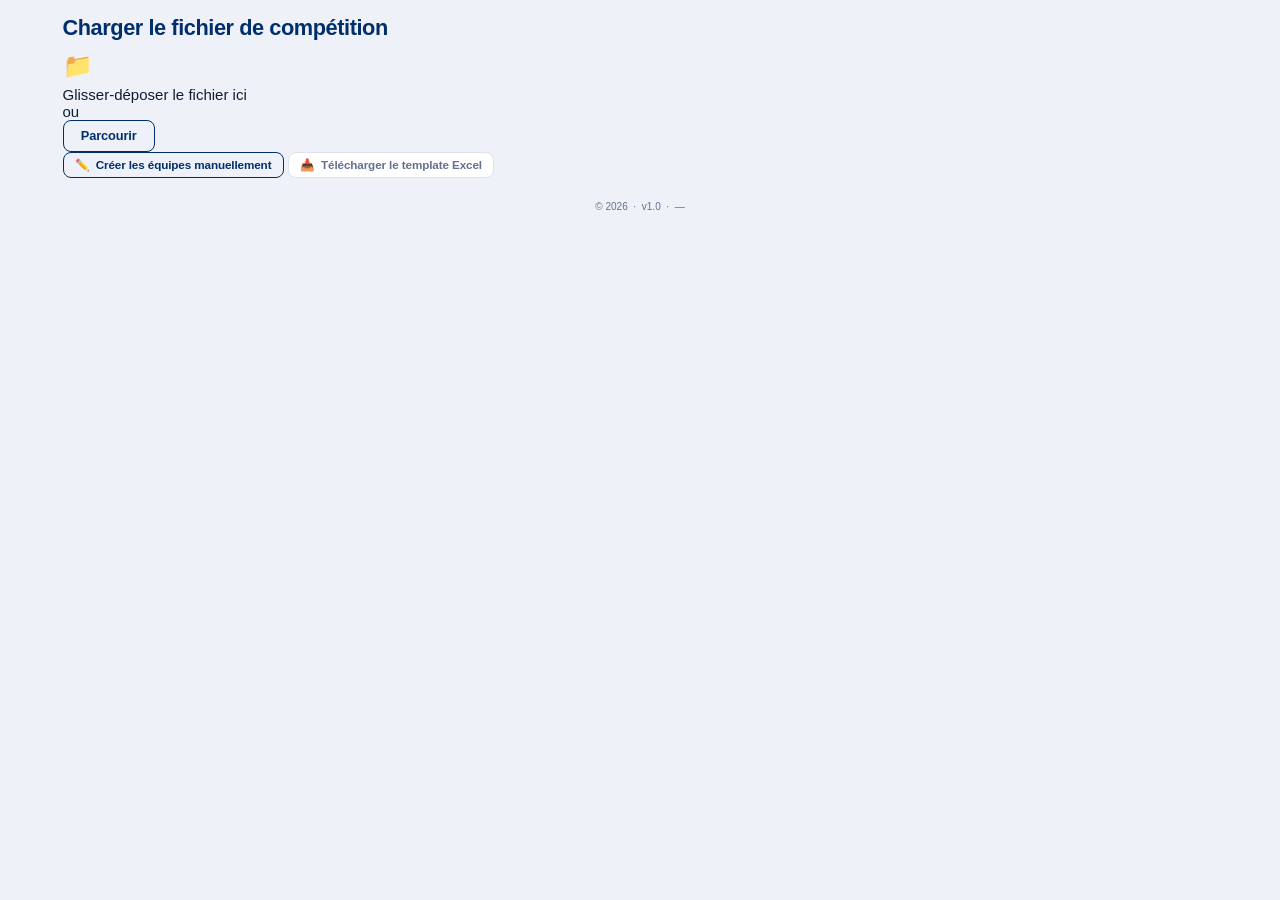
==== lineup.html @ 4a47ad33 "feat: Sprint 3 — lineup.html + PWA (manifest + service worker) - lineup.html: full match page, playe" ====
<!DOCTYPE html>
<html lang="fr">
<head>
  <meta charset="UTF-8">
  <meta name="viewport" content="width=device-width, initial-scale=1.0">
  <title>CPMT – Match</title>
  <link rel="icon" href="./img/logo_WH.png">
  <link rel="preconnect" href="https://fonts.googleapis.com">
  <link rel="preconnect" href="https://fonts.gstatic.com" crossorigin>
  <link href="https://fonts.googleapis.com/css2?family=Inter:wght@400;500;600;700;800&display=swap" rel="stylesheet">
  <link rel="stylesheet" href="./css/style.css">
  <style>
    .app-main { padding: .75rem 1.25rem; }
    @media (max-width: 768px) { .app-main { padding: .4rem .5rem; } }
  </style>
</head>
<body>
<header class="app-header" id="app-header"></header>

<div id="lineupToast" class="lineup-toast"></div>

<main class="app-main">

  <!-- Lineup header (desktop) -->
  <div class="lineup-header" id="lineupHeader">
    <h2 id="lineupTitle"></h2>
    <p id="lineupMeta"></p>
  </div>

  <!-- Mobile sticky stats bar -->
  <div class="mobile-stats-bar" id="mobileStatsBar">
    <div class="msb-matchinfo" id="msbMatchInfo"></div>
    <div class="msb-teams-row">
      <div class="msb-team" id="msbA">
        <div class="msb-name" id="msbNameA"></div>
        <div class="msb-chips">
          <span class="msb-chip" id="msbA-pts">
            <span class="msb-chip-val" id="msbValA-pts">0.0</span>
            <span class="msb-chip-label" id="msbLabelA-pts"></span>
          </span>
          <span class="msb-chip" id="msbA-women">
            <span class="msb-chip-val" id="msbValA-women">0</span>
            <span class="msb-chip-label" id="msbLabelA-women"></span>
          </span>
          <span class="msb-chip" id="msbA-valid">
            <span class="msb-chip-val" id="msbValA-valid">0</span>
            <span class="msb-chip-label" id="msbLabelA-valid"></span>
          </span>
        </div>
      </div>
      <div class="msb-divider"><span class="msb-vs">VS</span></div>
      <div class="msb-team msb-team-right" id="msbB">
        <div class="msb-name" id="msbNameB"></div>
        <div class="msb-chips">
          <span class="msb-chip" id="msbB-pts">
            <span class="msb-chip-val" id="msbValB-pts">0.0</span>
            <span class="msb-chip-label" id="msbLabelB-pts"></span>
          </span>
          <span class="msb-chip" id="msbB-women">
            <span class="msb-chip-val" id="msbValB-women">0</span>
            <span class="msb-chip-label" id="msbLabelB-women"></span>
          </span>
          <span class="msb-chip" id="msbB-valid">
            <span class="msb-chip-val" id="msbValB-valid">0</span>
            <span class="msb-chip-label" id="msbLabelB-valid"></span>
          </span>
        </div>
      </div>
    </div>
  </div>

  <div class="lineup-layout">

    <!-- Team A panel -->
    <div class="team-panel" id="panelA">
      <div class="team-panel-header" id="headerA">
        <div class="team-panel-name" id="panelNameA"></div>
        <div class="team-stats">
          <div class="stat-chip" id="statA-pts">
            <span class="stat-value" id="valA-pts">0.0</span>
            <span class="stat-label" id="lblA-pts"></span>
          </div>
          <div class="stat-chip" id="statA-women">
            <span class="stat-value" id="valA-women">0</span>
            <span class="stat-label" id="lblA-women"></span>
          </div>
          <div class="stat-chip" id="statA-valid">
            <span class="stat-value" id="valA-valid">0</span>
            <span class="stat-label" id="lblA-valid"></span>
          </div>
          <button class="btn-reset" onclick="clearTeam('A')">↺</button>
        </div>
      </div>
      <div class="player-list" id="listA"></div>
    </div>

    <!-- Court -->
    <div class="court-column">
      <button class="court-toggle-btn" id="courtToggleBtn" onclick="toggleCourt()">🏐 <span id="courtBtnLabel"></span></button>
      <div class="court-wrapper" id="courtWrapper">
        <svg class="court-svg" viewBox="0 0 320 520" xmlns="http://www.w3.org/2000/svg">
          <rect width="320" height="520" fill="#C8A96E"/>
          <rect x="10" y="10" width="300" height="500" fill="none" stroke="white" stroke-width="2.5"/>
          <line x1="10" y1="260" x2="310" y2="260" stroke="white" stroke-width="2"/>
          <circle cx="160" cy="260" r="40" fill="none" stroke="white" stroke-width="2"/>
          <circle cx="160" cy="260" r="3" fill="white"/>
          <rect x="138" y="5" width="44" height="9" rx="1" fill="rgba(255,255,255,0.3)" stroke="white" stroke-width="1.5"/>
          <rect x="138" y="506" width="44" height="9" rx="1" fill="rgba(255,255,255,0.3)" stroke="white" stroke-width="1.5"/>
          <path d="M 48,10 A 90,75 0 0,0 138,85 L 182,85 A 90,75 0 0,0 272,10" fill="rgba(255,255,255,0.08)" stroke="white" stroke-width="2"/>
          <path d="M 48,510 A 90,75 0 0,1 138,435 L 182,435 A 90,75 0 0,1 272,510" fill="rgba(255,255,255,0.08)" stroke="white" stroke-width="2"/>
          <path d="M 10,46 A 135,112 0 0,0 138,122 L 182,122 A 135,112 0 0,0 310,46" fill="none" stroke="rgba(255,255,255,0.65)" stroke-width="1.5" stroke-dasharray="7,5"/>
          <path d="M 10,474 A 135,112 0 0,1 138,398 L 182,398 A 135,112 0 0,1 310,474" fill="none" stroke="rgba(255,255,255,0.65)" stroke-width="1.5" stroke-dasharray="7,5"/>
          <line x1="153" y1="97" x2="167" y2="97" stroke="white" stroke-width="2.5"/>
          <line x1="153" y1="423" x2="167" y2="423" stroke="white" stroke-width="2.5"/>
        </svg>
        <div class="court-players">
          <div class="court-half" id="courtA"></div>
          <div class="court-half" id="courtB"></div>
        </div>
      </div>
    </div>

    <!-- Team B panel -->
    <div class="team-panel" id="panelB">
      <div class="team-panel-header" id="headerB">
        <div class="team-panel-name" id="panelNameB"></div>
        <div class="team-stats">
          <div class="stat-chip" id="statB-pts">
            <span class="stat-value" id="valB-pts">0.0</span>
            <span class="stat-label" id="lblB-pts"></span>
          </div>
          <div class="stat-chip" id="statB-women">
            <span class="stat-value" id="valB-women">0</span>
            <span class="stat-label" id="lblB-women"></span>
          </div>
          <div class="stat-chip" id="statB-valid">
            <span class="stat-value" id="valB-valid">0</span>
            <span class="stat-label" id="lblB-valid"></span>
          </div>
          <button class="btn-reset" onclick="clearTeam('B')">↺</button>
        </div>
      </div>
      <div class="player-list" id="listB"></div>
    </div>

  </div>
</main>

<script type="module">
import { loadTranslations, t } from './js/i18n.js';
import { renderNav }           from './js/nav.js';
import { getState, requireSetup } from './js/state.js';
import { jerseyIconSvg, isLight } from './js/utils.js';

await loadTranslations();
if (!requireSetup()) throw new Error('redirect');
renderNav(4);

// ── Load state ────────────────────────────────────────────────────────────────
const COMP  = getState('competition_setup');
const MATCH = getState('match_setup');
const TEAMS = getState('teams') || [];

const JCA = MATCH.team_a.jersey_color;
const TCA = MATCH.team_a.text_color;
const JCB = MATCH.team_b.jersey_color;
const TCB = MATCH.team_b.text_color;

const teamA = TEAMS.find(t => t.name === MATCH.team_a.name) || { name: MATCH.team_a.name, players: [] };
const teamB = TEAMS.find(t => t.name === MATCH.team_b.name) || { name: MATCH.team_b.name, players: [] };

const TEAM_A_PLAYERS = teamA.players;
const TEAM_B_PLAYERS = teamB.players;
const MAX = COMP.players_on_court;

const onCourt = { A: new Set(), B: new Set() };

// ── Exceeded state (for beep transitions) ─────────────────────────────────────
const exceededState = {
  A: { pts: false, women: false, valid: false },
  B: { pts: false, women: false, valid: false }
};

// ── Beep ──────────────────────────────────────────────────────────────────────
let _audioCtx = null;
function beep(freq = 880) {
  try {
    if (!_audioCtx) _audioCtx = new (window.AudioContext || window.webkitAudioContext)();
    const now = _audioCtx.currentTime;
    [0, 0.25].forEach(offset => {
      const osc = _audioCtx.createOscillator();
      const gain = _audioCtx.createGain();
      osc.connect(gain); gain.connect(_audioCtx.destination);
      osc.type = 'square'; osc.frequency.value = freq;
      gain.gain.setValueAtTime(0, now + offset);
      gain.gain.linearRampToValueAtTime(0.8, now + offset + 0.01);
      gain.gain.exponentialRampToValueAtTime(0.001, now + offset + 0.2);
      osc.start(now + offset); osc.stop(now + offset + 0.22);
    });
  } catch(e) {}
}

// ── Init header & meta ────────────────────────────────────────────────────────
const lightA = isLight(JCA);
const lightB = isLight(JCB);
const compName = COMP.competition_name || getState('competition_name') || '';

document.getElementById('lineupTitle').innerHTML =
  `<span style="color:${lightA ? '#1A2437' : JCA}">${MATCH.team_a.name}</span>
   <span class="vs-badge">VS</span>
   <span style="color:${lightB ? '#1A2437' : JCB}">${MATCH.team_b.name}</span>`;

document.getElementById('lineupMeta').innerHTML =
  `${compName ? `🏆 ${compName} &nbsp;·&nbsp; ` : ''}${COMP.match_type} &nbsp;·&nbsp;
   ${t('lineup_point_limit')}: <strong>${COMP.max_points}</strong> pts
   &nbsp;·&nbsp; ${t('lineup_women_min')}: <strong>${COMP.min_women}</strong>
   &nbsp;·&nbsp; ${t('lineup_valid_max')}: <strong>${COMP.max_valid}</strong>`;

// Mobile stats bar
const msbA = document.getElementById('msbA');
const msbB = document.getElementById('msbB');
msbA.style.borderLeft = `4px solid ${JCA}`;
msbB.style.borderRight = `4px solid ${JCB}`;
document.getElementById('msbNameA').textContent = MATCH.team_a.name;
document.getElementById('msbNameA').style.color = lightA ? 'var(--blue)' : JCA;
document.getElementById('msbNameB').textContent = MATCH.team_b.name;
document.getElementById('msbNameB').style.color = lightB ? 'var(--blue)' : JCB;
document.getElementById('msbMatchInfo').innerHTML =
  `${compName ? `🏆 ${compName} &nbsp;·&nbsp; ` : ''}${COMP.match_type} &nbsp;·&nbsp;
   ${COMP.max_points} pts &nbsp;·&nbsp; ♀ ≥${COMP.min_women} &nbsp;·&nbsp; val ≤${COMP.max_valid}`;

['A','B'].forEach(side => {
  const comp = COMP;
  document.getElementById(`msbLabelA-pts`).textContent   = `/ ${comp.max_points}pts`;
  document.getElementById(`msbLabelA-women`).textContent = `♀ ≥${comp.min_women}`;
  document.getElementById(`msbLabelA-valid`).textContent = `val ≤${comp.max_valid}`;
  document.getElementById(`msbLabelB-pts`).textContent   = `/ ${comp.max_points}pts`;
  document.getElementById(`msbLabelB-women`).textContent = `♀ ≥${comp.min_women}`;
  document.getElementById(`msbLabelB-valid`).textContent = `val ≤${comp.max_valid}`;
});

// Team panel headers
const hdrA = document.getElementById('headerA');
hdrA.style.background = JCA; hdrA.style.color = TCA;
if (lightA) hdrA.classList.add('header-light');
document.getElementById('panelNameA').textContent = MATCH.team_a.name;

const hdrB = document.getElementById('headerB');
hdrB.style.background = JCB; hdrB.style.color = TCB;
if (lightB) hdrB.classList.add('header-light');
document.getElementById('panelNameB').textContent = MATCH.team_b.name;

// Stat chip labels
const femBadge = `<span style="background:#FFB3C6;color:#C2185B;border-radius:2px;padding:0 2px;font-size:.58rem;font-weight:800;">♀</span>`;
document.getElementById('lblA-pts').innerHTML   = `${t('lineup_stat_pts')} / ${COMP.max_points}`;
document.getElementById('lblA-women').innerHTML = `${femBadge} ${t('lineup_stat_min')} ${COMP.min_women}`;
document.getElementById('lblA-valid').innerHTML = `${t('lineup_stat_val_max')} ${COMP.max_valid}`;
document.getElementById('lblB-pts').innerHTML   = `${t('lineup_stat_pts')} / ${COMP.max_points}`;
document.getElementById('lblB-women').innerHTML = `${femBadge} ${t('lineup_stat_min')} ${COMP.min_women}`;
document.getElementById('lblB-valid').innerHTML = `${t('lineup_stat_val_max')} ${COMP.max_valid}`;
document.getElementById('courtBtnLabel').textContent = t('lineup_show_court');

// ── Render player lists ───────────────────────────────────────────────────────
function renderPlayers(team, players, jc, tc) {
  const list = document.getElementById(`list${team}`);
  list.innerHTML = '';
  players.forEach((p, i) => {
    const row = document.createElement('div');
    row.className = 'player-row';
    row.id = `row${team}-${i}`;
    row.dataset.team = team; row.dataset.idx = i;
    row.dataset.class = p.player_class; row.dataset.gender = p.gender;
    row.onclick = () => togglePlayer(team, i);
    row.innerHTML = `
      <div class="player-jersey-sm" id="jersey${team}-${i}"></div>
      <div class="player-name-sm">${p.surname}, ${p.first_name}</div>
      <div class="player-class-sm">
        ${p.gender === 'female' ? '<span class="female-badge">♀</span>' : ''}${p.player_class}
      </div>`;
    list.appendChild(row);
    document.getElementById(`jersey${team}-${i}`).innerHTML = jerseyIconSvg(p.shirt_number, jc, tc, 28, p.gender === 'female');
  });
}

renderPlayers('A', TEAM_A_PLAYERS, JCA, TCA);
renderPlayers('B', TEAM_B_PLAYERS, JCB, TCB);

// ── Toggle player ─────────────────────────────────────────────────────────────
window.togglePlayer = function(team, idx) {
  const set = onCourt[team];
  if (set.has(idx)) { set.delete(idx); }
  else {
    if (set.size >= MAX) { showToast(t('lineup_max_players_msg', { n: MAX })); return; }
    set.add(idx);
  }
  updateUI(team);
};

// ── Update UI ─────────────────────────────────────────────────────────────────
function updateUI(team) {
  const set     = onCourt[team];
  const players = team === 'A' ? TEAM_A_PLAYERS : TEAM_B_PLAYERS;
  const jc      = team === 'A' ? JCA : JCB;
  const tc      = team === 'A' ? TCA : TCB;

  // Row styles
  players.forEach((p, i) => {
    document.getElementById(`row${team}-${i}`).classList.toggle('on-court', set.has(i));
  });

  // Compute stats
  let ptsInt = 0, women = 0, valid = 0;
  set.forEach(i => {
    const p = players[i];
    ptsInt += Math.round(p.player_class * 10);
    if (p.gender === 'female') women++;
    if (p.player_class === 5.0) valid++;
  });
  const pts = ptsInt / 10;

  const ptsExc   = pts   > COMP.max_points;
  const womenExc = women < COMP.min_women && set.size === MAX;
  const validExc = valid > COMP.max_valid;

  // Beep on new violations
  if (ptsExc   && !exceededState[team].pts)   beep(880);
  if (womenExc && !exceededState[team].women) beep(660);
  if (validExc && !exceededState[team].valid) beep(550);
  exceededState[team].pts   = ptsExc;
  exceededState[team].women = womenExc;
  exceededState[team].valid = validExc;

  setStatChip(`stat${team}-pts`,   `val${team}-pts`,   pts.toFixed(1), ptsExc);
  setStatChip(`stat${team}-women`, `val${team}-women`, women,          womenExc);
  setStatChip(`stat${team}-valid`, `val${team}-valid`, valid,          validExc);

  // Court
  const courtEl = document.getElementById(`court${team}`);
  courtEl.innerHTML = '';
  set.forEach(i => {
    const p = players[i];
    const div = document.createElement('div');
    div.className = 'court-player';
    div.onclick = () => togglePlayer(team, i);
    div.innerHTML = jerseyIconSvg(p.shirt_number, jc, tc, 52, p.gender === 'female') +
      `<div class="court-player-name">${p.surname}</div>`;
    courtEl.appendChild(div);
  });

  hideToast();
}

function setStatChip(chipId, valId, value, exceeded) {
  const chip = document.getElementById(chipId);
  const val  = document.getElementById(valId);
  if (val) val.textContent = value;
  if (chip) chip.classList.toggle('exceeded', exceeded);
  // Mirror to mobile stats bar
  const side = chipId.includes('A') ? 'A' : 'B';
  const stat = chipId.replace(`stat${side}-`, '');
  const msbChip = document.getElementById(`msb${side}-${stat}`);
  const msbVal  = document.getElementById(`msbVal${side}-${stat}`);
  if (msbChip) msbChip.classList.toggle('exceeded', exceeded);
  if (msbVal)  msbVal.textContent = value;
}

// ── Clear team ────────────────────────────────────────────────────────────────
window.clearTeam = function(team) { onCourt[team].clear(); updateUI(team); };

// ── Court toggle ──────────────────────────────────────────────────────────────
let courtVisible = false;
window.toggleCourt = function() {
  courtVisible = !courtVisible;
  document.getElementById('courtWrapper').classList.toggle('court-visible', courtVisible);
  const btn = document.getElementById('courtToggleBtn');
  btn.classList.toggle('open', courtVisible);
  document.getElementById('courtBtnLabel').textContent = courtVisible
    ? t('lineup_hide_court') : t('lineup_show_court');
};

// ── Toast ─────────────────────────────────────────────────────────────────────
let _toastTimer;
function showToast(msg) {
  const toast = document.getElementById('lineupToast');
  toast.textContent = msg; toast.classList.add('visible');
  clearTimeout(_toastTimer);
  _toastTimer = setTimeout(() => toast.classList.remove('visible'), 3000);
}
function hideToast() { document.getElementById('lineupToast').classList.remove('visible'); }

// ── Sticky header height ──────────────────────────────────────────────────────
(function() {
  const hdr = document.querySelector('.app-header');
  if (!hdr) return;
  const update = () => document.documentElement.style.setProperty('--app-header-h', hdr.offsetHeight + 'px');
  update();
  window.addEventListener('resize', update);
})();

updateUI('A');
updateUI('B');
</script>
</body>
</html>
---- css/style.css ----
/* ── Variables ──────────────────────────────────────────────────────────── */
:root {
  --blue:        #002F6C;
  --blue-mid:    #1A4D9C;
  --blue-light:  #EBF0FA;
  --blue-xlight: #F4F7FD;
  --red:         #E30613;
  --red-light:   #FDECEA;
  --white:       #FFFFFF;
  --bg:          #EEF2F8;
  --card:        #FFFFFF;
  --border:      #DDE3EE;
  --border-light:#EEF1F8;
  --text:        #0F1C33;
  --text-muted:  #637090;
  --success:     #0E7A3A;
  --success-bg:  #E6F5ED;
  --warning:     #C05E00;
  --warning-bg:  #FEF0DC;
  --danger:      #C8202F;
  --danger-bg:   #FDECEE;
  --shadow-xs:   0 1px 3px rgba(0,20,60,.07);
  --shadow:      0 2px 8px rgba(0,20,60,.09), 0 1px 2px rgba(0,20,60,.05);
  --shadow-md:   0 4px 18px rgba(0,20,60,.12), 0 1px 3px rgba(0,20,60,.06);
  --shadow-lg:   0 8px 32px rgba(0,20,60,.14), 0 2px 6px rgba(0,20,60,.07);
  --radius:      12px;
  --radius-sm:   8px;
  --radius-xs:   5px;
  --transition:  .16s ease;
}

/* ── Reset & Base ───────────────────────────────────────────────────────── */
*, *::before, *::after { box-sizing: border-box; margin: 0; padding: 0; }

html { font-size: 15px; }

body {
  font-family: 'Inter', -apple-system, BlinkMacSystemFont, 'Segoe UI', sans-serif;
  background: var(--bg);
  color: var(--text);
  min-height: 100vh;
  -webkit-font-smoothing: antialiased;
}

a { color: inherit; text-decoration: none; }
button { cursor: pointer; font-family: inherit; }
input, select { font-family: inherit; }

/* ── Header ─────────────────────────────────────────────────────────────── */
.app-header {
  background: var(--blue);
  color: var(--white);
  position: sticky;
  top: 0;
  z-index: 100;
  box-shadow: 0 2px 16px rgba(0,0,0,.28);
}

.header-inner {
  max-width: 1200px;
  margin: 0 auto;
  padding: 0 1.5rem;
  height: 60px;
  display: flex;
  align-items: center;
  gap: 2rem;
}

.header-brand {
  display: flex;
  align-items: center;
  gap: .85rem;
  flex-shrink: 0;
}

.header-logo {
  height: 52px;
  width: auto;
  filter: brightness(0) invert(1);
  opacity: .92;
  margin-left: -8px;
}

/* Fallback monogram when no logo */
.header-logo-fallback {
  width: 38px;
  height: 38px;
  background: rgba(255,255,255,.15);
  border: 1.5px solid rgba(255,255,255,.25);
  border-radius: 8px;
  display: flex;
  align-items: center;
  justify-content: center;
  font-size: .72rem;
  font-weight: 800;
  letter-spacing: .05em;
  color: rgba(255,255,255,.9);
  flex-shrink: 0;
}

.header-divider {
  width: 1px;
  height: 28px;
  background: rgba(255,255,255,.18);
  flex-shrink: 0;
}

.header-title {
  display: flex;
  flex-direction: column;
  line-height: 1.25;
}

.header-org {
  font-size: .65rem;
  font-weight: 700;
  letter-spacing: .14em;
  text-transform: uppercase;
  color: rgba(255,255,255,.55);
}

.header-app {
  font-size: .92rem;
  font-weight: 600;
  color: rgba(255,255,255,.95);
  letter-spacing: -.01em;
}

/* ── Lang toggle ────────────────────────────────────────────────────────── */
.lang-toggle {
  display: flex;
  gap: 2px;
  background: rgba(255,255,255,.1);
  border-radius: 6px;
  padding: 2px;
  flex-shrink: 0;
}

.lang-btn {
  display: flex;
  flex-direction: column;
  align-items: center;
  gap: 1px;
  padding: .18rem .5rem;
  border-radius: 4px;
  font-size: .68rem;
  font-weight: 700;
  letter-spacing: .06em;
  color: rgba(255,255,255,.55);
  transition: var(--transition);
  line-height: 1.2;
}
.lang-flag { width: 18px; height: 12px; border-radius: 2px; display: block; }

.lang-btn:hover { color: var(--white); }
.lang-btn.active {
  background: rgba(255,255,255,.2);
  color: var(--white);
}

.tutorial-btn {
  display: flex;
  align-items: center;
  gap: 4px;
  padding: .22rem .7rem;
  border-radius: 6px;
  font-size: .72rem;
  font-weight: 700;
  color: rgba(255,255,255,.7);
  background: rgba(255,255,255,.1);
  border: 1px solid rgba(255,255,255,.18);
  transition: var(--transition);
  white-space: nowrap;
  flex-shrink: 0;
  text-decoration: none;
}
.tutorial-btn:hover {
  color: var(--white);
  background: rgba(255,255,255,.2);
}

/* ── Step Nav ───────────────────────────────────────────────────────────── */
.header-steps {
  display: flex;
  align-items: center;
  gap: .2rem;
  margin-left: auto;
  background: rgba(255,255,255,.18);
  border-radius: 30px;
  padding: .2rem .3rem;
}

.step {
  display: flex;
  align-items: center;
  gap: .4rem;
  padding: .32rem .65rem;
  border-radius: 20px;
  font-size: .78rem;
  font-weight: 500;
  color: rgba(255,255,255,.65);
  transition: var(--transition);
  letter-spacing: .01em;
}

.step.active {
  background: rgba(255,255,255,.40);
  color: var(--white);
}

.step:not(.disabled):not(.active):hover {
  color: var(--white);
  background: rgba(255,255,255,.08);
}

.step.disabled { pointer-events: none; opacity: .3; }

.step-num {
  width: 20px;
  height: 20px;
  border-radius: 50%;
  background: rgba(255,255,255,.18);
  display: flex;
  align-items: center;
  justify-content: center;
  font-size: .7rem;
  font-weight: 700;
  flex-shrink: 0;
}

.step.active .step-num {
  background: var(--red);
  box-shadow: 0 0 0 3px rgba(227,6,19,.3);
}

.step-arrow { color: rgba(255,255,255,.25); font-size: .75rem; padding: 0 .05rem; }

/* ── Main ───────────────────────────────────────────────────────────────── */
.app-main {
  max-width: 1200px;
  margin: 0 auto;
  padding: 1rem 1.5rem;
}

/* ── Page header ────────────────────────────────────────────────────────── */
.page-header {
  margin-bottom: .75rem;
}

.page-header h1 {
  font-size: 1.45rem;
  font-weight: 700;
  color: var(--blue);
  letter-spacing: -.02em;
}

.page-header p {
  color: var(--text-muted);
  margin-top: .3rem;
  font-size: .88rem;
}

.competition-badge {
  display: inline-flex;
  align-items: center;
  gap: .4rem;
  background: var(--blue-xlight);
  color: var(--blue);
  font-size: .78rem;
  font-weight: 600;
  padding: .28rem .75rem;
  border-radius: 20px;
  margin-top: .5rem;
  border: 1px solid var(--blue-light);
}

/* ── Card ───────────────────────────────────────────────────────────────── */
.card {
  background: var(--card);
  border-radius: var(--radius);
  box-shadow: var(--shadow);
  border: 1px solid rgba(0,20,60,.06);
}

.card-header {
  padding: .6rem 1rem;
  border-bottom: 1px solid var(--border-light);
  display: flex;
  align-items: center;
  gap: .6rem;
}

.card-header h2 {
  font-size: .95rem;
  font-weight: 700;
  color: var(--blue);
  letter-spacing: -.01em;
}

.card-body { padding: .85rem 1rem; }

/* ── Buttons ────────────────────────────────────────────────────────────── */
.btn {
  display: inline-flex;
  align-items: center;
  gap: .4rem;
  padding: .52rem 1.15rem;
  border-radius: var(--radius-sm);
  font-size: .855rem;
  font-weight: 600;
  border: none;
  transition: var(--transition);
  white-space: nowrap;
  letter-spacing: -.01em;
}

.btn-primary {
  background: var(--blue);
  color: var(--white);
  box-shadow: 0 1px 3px rgba(0,47,108,.25);
}
.btn-primary:hover {
  background: var(--blue-mid);
  box-shadow: 0 3px 10px rgba(0,47,108,.3);
  transform: translateY(-1px);
}
.btn-primary:active { transform: translateY(0); }


.btn-danger {
  background: var(--danger);
  color: var(--white);
}
.btn-danger:hover { background: #a81824; transform: translateY(-1px); }

.btn-outline {
  background: transparent;
  color: var(--blue);
  border: 1.5px solid var(--blue);
}
.btn-outline:hover { background: var(--blue-light); }

.btn-ghost {
  background: var(--white);
  color: var(--text-muted);
  border: 1.5px solid var(--border);
}
.btn-ghost:hover {
  background: var(--blue-xlight);
  color: var(--blue);
  border-color: var(--blue-light);
}

.btn-sm { padding: .32rem .75rem; font-size: .78rem; }
.btn-xs { padding: .2rem .55rem; font-size: .72rem; }
.btn-lg { padding: .72rem 1.65rem; font-size: .98rem; }

.btn:disabled { opacity: .42; cursor: not-allowed; transform: none !important; }

/* ── Form elements ──────────────────────────────────────────────────────── */
.form-group {
  display: flex;
  flex-direction: column;
  gap: .35rem;
}

.form-label {
  font-size: .75rem;
  font-weight: 600;
  color: var(--text-muted);
  text-transform: uppercase;
  letter-spacing: .07em;
}

.form-control {
  padding: .52rem .85rem;
  border: 1.5px solid var(--border);
  border-radius: var(--radius-sm);
  font-size: .88rem;
  color: var(--text);
  background: var(--white);
  transition: border-color var(--transition), box-shadow var(--transition);
  width: 100%;
}

.form-control:focus {
  outline: none;
  border-color: var(--blue-mid);
  box-shadow: 0 0 0 3px rgba(26,77,156,.1);
}

.form-control.error { border-color: var(--danger); }
.error-msg { font-size: .77rem; color: var(--danger); }

/* ── Alert ──────────────────────────────────────────────────────────────── */
.alert {
  padding: .75rem 1rem;
  border-radius: var(--radius-sm);
  font-size: .855rem;
  display: flex;
  align-items: center;
  gap: .6rem;
  font-weight: 500;
}

.alert-success { background: var(--success-bg); color: var(--success); }
.alert-danger   { background: var(--danger-bg);  color: var(--danger); }
.alert-warning  { background: var(--warning-bg); color: var(--warning); }
.alert-info     { background: var(--blue-xlight); color: var(--blue);
                  border: 1px solid var(--blue-light); }

/* ── Upload zone ────────────────────────────────────────────────────────── */
.upload-zone {
  border: 2px dashed var(--border);
  border-radius: var(--radius);
  padding: .5rem 2rem;
  text-align: center;
  cursor: pointer;
  transition: var(--transition);
  background: var(--white);
}

.upload-zone:hover, .upload-zone.drag-over {
  border-color: var(--blue-mid);
  background: var(--blue-xlight);
}

.upload-icon {
  font-size: 1.6rem;
  margin-bottom: .35rem;
  color: var(--blue-mid);
}

.upload-zone h3 {
  font-size: .92rem;
  font-weight: 600;
  color: var(--text);
  margin-bottom: .2rem;
  letter-spacing: -.01em;
}

.upload-zone p {
  font-size: .8rem;
  color: var(--text-muted);
  margin-bottom: .3rem;
}

.upload-result {
  margin-top: 1.5rem;
  display: none;
}

/* ── Team accordion ─────────────────────────────────────────────────────── */
.team-list { display: flex; flex-direction: column; gap: .5rem; }

.team-item {
  border: 1px solid var(--border);
  border-radius: var(--radius-sm);
  overflow: hidden;
  box-shadow: var(--shadow-xs);
}

.team-header {
  display: flex;
  align-items: center;
  gap: .75rem;
  padding: .8rem 1rem;
  background: var(--white);
  cursor: pointer;
  user-select: none;
  transition: background var(--transition);
}

.team-header:hover { background: var(--blue-xlight); }

.team-name { font-weight: 600; font-size: .92rem; flex: 1; letter-spacing: -.01em; }

.team-count {
  font-size: .75rem;
  color: var(--text-muted);
  background: var(--bg);
  padding: .18rem .6rem;
  border-radius: 12px;
  font-weight: 500;
}

.team-chevron {
  color: var(--text-muted);
  font-size: .82rem;
  transition: transform var(--transition);
}

.team-item.open .team-chevron { transform: rotate(180deg); }

.team-body {
  display: none;
  border-top: 1px solid var(--border-light);
  background: var(--bg);
}

.team-item.open .team-body { display: block; }

/* ── Players table ──────────────────────────────────────────────────────── */
.players-table {
  width: 100%;
  border-collapse: collapse;
  font-size: .855rem;
}

.players-table th {
  padding: .55rem 1rem;
  text-align: left;
  font-size: .72rem;
  font-weight: 700;
  color: var(--text-muted);
  text-transform: uppercase;
  letter-spacing: .08em;
  background: var(--bg);
  border-bottom: 1px solid var(--border);
}

.players-table td {
  padding: .5rem 1rem;
  border-bottom: 1px solid var(--border-light);
  vertical-align: middle;
}

.players-table tr:last-child td { border-bottom: none; }
.players-table tr:hover td { background: var(--blue-xlight); }

.shirt-badge {
  display: inline-flex;
  align-items: center;
  justify-content: center;
  width: 30px;
  height: 30px;
  border-radius: var(--radius-xs);
  background: var(--blue);
  color: var(--white);
  font-weight: 700;
  font-size: .82rem;
}

.class-badge {
  display: inline-flex;
  align-items: center;
  justify-content: center;
  padding: .18rem .52rem;
  border-radius: 12px;
  font-weight: 700;
  font-size: .8rem;
  background: var(--blue-light);
  color: var(--blue);
}

.gender-icon { font-size: .88rem; }

.edit-input {
  width: 68px;
  padding: .24rem .42rem;
  border: 1.5px solid var(--border);
  border-radius: var(--radius-xs);
  font-size: .83rem;
  text-align: center;
  font-family: inherit;
}

.edit-input:focus {
  outline: none;
  border-color: var(--blue-mid);
  box-shadow: 0 0 0 2px rgba(26,77,156,.1);
}

.edit-input.error { border-color: var(--danger); background: var(--danger-bg); }

.edit-select {
  padding: .24rem .42rem;
  border: 1.5px solid var(--border);
  border-radius: var(--radius-xs);
  font-size: .83rem;
  background: var(--white);
  font-family: inherit;
}

.edit-select:focus { outline: none; border-color: var(--blue-mid); }

/* ── Setup page ─────────────────────────────────────────────────────────── */

/* Compact form fields scoped to setup */
.setup-grid .form-control {
  padding: .36rem .72rem;
  font-size: .84rem;
}
.setup-grid .form-group { gap: .22rem; }
.setup-grid {
  display: grid;
  grid-template-columns: 1fr 1fr;
  gap: 1.5rem;
}

@media (max-width: 768px) {
  .setup-grid { grid-template-columns: 1fr; }
}

.params-grid {
  display: grid;
  grid-template-columns: repeat(3, 1fr);
  gap: .5rem;
  margin-top: .6rem;
}

.param-card {
  background: var(--blue-xlight);
  border: 1.5px solid var(--blue-light);
  border-radius: var(--radius-sm);
  padding: .5rem .5rem;
  text-align: center;
}

.param-card label {
  display: block;
  font-size: .68rem;
  font-weight: 700;
  color: var(--text-muted);
  text-transform: uppercase;
  letter-spacing: .07em;
  margin-bottom: .5rem;
}

.param-card input {
  width: 100%;
  text-align: center;
  padding: .4rem;
  border: 1.5px solid var(--border);
  border-radius: var(--radius-xs);
  font-size: 1.1rem;
  font-weight: 700;
  color: var(--blue);
  font-family: inherit;
  background: var(--white);
}

.param-card input:focus {
  outline: none;
  border-color: var(--blue-mid);
  box-shadow: 0 0 0 3px rgba(26,77,156,.1);
}

.match-type-btns {
  display: flex;
  gap: .6rem;
  margin-top: .4rem;
}

.type-btn {
  flex: 1;
  padding: .45rem .6rem;
  border-radius: var(--radius-sm);
  border: 2px solid var(--border);
  background: var(--white);
  font-weight: 700;
  font-size: .88rem;
  color: var(--text-muted);
  transition: var(--transition);
  text-align: center;
  font-family: inherit;
}

.type-btn.active {
  border-color: var(--blue);
  background: var(--blue-xlight);
  color: var(--blue);
  box-shadow: 0 0 0 3px rgba(0,47,108,.08);
}

.type-btn:hover:not(.active) {
  border-color: var(--blue-mid);
  color: var(--blue-mid);
  background: var(--blue-xlight);
}

.team-setup-card {
  background: var(--bg);
  border: 1.5px solid var(--border);
  border-radius: var(--radius-sm);
  padding: .4rem .6rem;
  margin-top: .3rem;
}

/* Color picker row: swatches + presets on left, jersey preview on right */
.color-row {
  display: flex;
  align-items: center;
  gap: .75rem;
  margin-top: .2rem;
}
.color-left { flex: 1; min-width: 0; }

.color-pickers { display: flex; gap: .55rem; margin-bottom: .3rem; }
.color-field { display: flex; flex-direction: column; align-items: center; gap: .12rem; }
.color-field-label {
  font-size: .63rem;
  text-transform: uppercase;
  letter-spacing: .05em;
  color: var(--text-muted);
  font-weight: 600;
}

/* Clickable swatch that triggers hidden color input */
.color-swatch-trigger {
  position: relative;
  display: block;
  cursor: pointer;
}
.color-swatch-trigger input[type=color] {
  position: absolute;
  top: 0; left: 0;
  width: 100%; height: 100%;
  opacity: 0;
  cursor: pointer;
  border: none; padding: 0;
}
.color-swatch {
  display: block;
  width: 40px;
  height: 40px;
  border-radius: 10px;
  border: 2px solid rgba(0,0,0,0.10);
  transition: transform .12s, box-shadow .12s;
}
.color-swatch:hover { transform: scale(1.07); box-shadow: 0 3px 10px rgba(0,0,0,0.22); }
.color-jersey-preview { flex-shrink: 0; }

.color-presets {
  display: flex;
  flex-wrap: wrap;
  gap: .22rem;
  margin-top: 0;
}

.color-preset {
  width: 22px;
  height: 22px;
  border-radius: 50%;
  border: 2px solid transparent;
  cursor: pointer;
  transition: transform var(--transition), box-shadow var(--transition);
}

.color-preset:hover { transform: scale(1.18); box-shadow: 0 2px 6px rgba(0,0,0,.22); }
.color-preset.selected { border-color: var(--text); box-shadow: 0 0 0 2px white inset; }

/* ── Lineup page ────────────────────────────────────────────────────────── */
.lineup-layout {
  display: grid;
  grid-template-columns: 1fr 320px 1fr;
  gap: 1rem;
  align-items: start;
  height: calc(100vh - 130px);
}

@media (max-width: 900px) {
  .lineup-layout { grid-template-columns: 1fr 240px 1fr; }
}

.team-panel {
  display: flex;
  flex-direction: column;
  gap: .5rem;
  height: 100%;
  overflow: hidden;
}

.team-panel-header {
  border-radius: var(--radius-sm) var(--radius-sm) 0 0;
  padding: .45rem .75rem;
  color: var(--white);
}

.team-panel-header h3 {
  font-size: .82rem;
  font-weight: 700;
  letter-spacing: -.01em;
  margin-bottom: .15rem;
  color: inherit;
}

.team-panel-name {
  font-size: .78rem;
  font-weight: 800;
  letter-spacing: .03em;
  text-transform: uppercase;
  opacity: .85;
  margin-bottom: .2rem;
  color: inherit;
}

.header-light {
  border: 1.5px solid var(--border);
  box-shadow: inset 0 0 0 1px rgba(0,0,0,0.08);
}
.header-light .stat-chip { background: rgba(0,0,0,0.07); }
.header-light .stat-value,
.header-light .stat-label { color: inherit; opacity: 1; }
.header-light .btn-reset {
  background: rgba(0,0,0,0.08);
  border-color: rgba(0,0,0,0.2);
  color: inherit;
}

.btn-reset {
  background: rgba(255,255,255,.18);
  border: 1px solid rgba(255,255,255,.3);
  color: white;
  border-radius: var(--radius-xs);
  width: 28px;
  height: 28px;
  font-size: 1.1rem;
  display: flex;
  align-items: center;
  justify-content: center;
  cursor: pointer;
  transition: background var(--transition);
  flex-shrink: 0;
  margin-left: auto;
}
.btn-reset:hover { background: rgba(255,255,255,.32); }

.team-stats {
  display: flex;
  gap: .4rem;
}

.stat-chip {
  display: flex;
  flex-direction: column;
  align-items: center;
  background: rgba(255,255,255,.16);
  border-radius: var(--radius-xs);
  padding: .15rem .4rem;
  min-width: 44px;
  transition: background var(--transition);
}

.stat-chip.exceeded {
  background: #FFFFFF;
  color: var(--red);
  box-shadow: 0 0 0 2px var(--red);
}

.stat-chip.exceeded .stat-value,
.stat-chip.exceeded .stat-label { color: var(--red); opacity: 1; }

.stat-value {
  font-size: .88rem;
  font-weight: 800;
  line-height: 1;
  letter-spacing: -.02em;
}

.stat-label {
  font-size: .6rem;
  font-weight: 600;
  opacity: .75;
  text-transform: uppercase;
  letter-spacing: .05em;
  margin-top: 1px;
}

.player-list {
  display: flex;
  flex-direction: column;
  gap: .08rem;
  flex: 1;
  overflow-y: auto;
  scrollbar-width: thin;
  scrollbar-color: var(--border) transparent;
}
.player-list::-webkit-scrollbar { width: 5px; }
.player-list::-webkit-scrollbar-track { background: transparent; }
.player-list::-webkit-scrollbar-thumb { background: var(--border); border-radius: 3px; }

.player-row {
  display: flex;
  align-items: center;
  gap: .4rem;
  padding: .1rem .5rem;
  background: var(--white);
  border: 1.5px solid var(--border-light);
  border-radius: var(--radius-xs);
  cursor: pointer;
  transition: var(--transition);
  user-select: none;
}

.player-row:hover {
  border-color: var(--blue-mid);
  background: var(--blue-xlight);
}

.player-row.on-court {
  background: var(--red-light);
  border-color: var(--red);
  opacity: .5;
}

.player-row.disabled { opacity: .35; cursor: not-allowed; pointer-events: none; }

.player-jersey-sm { flex-shrink: 0; }

.player-info { flex: 1; min-width: 0; }

.player-name-sm {
  flex: 1;
  font-size: .75rem;
  font-weight: 500;
  white-space: nowrap;
  overflow: hidden;
  text-overflow: ellipsis;
  color: var(--text-muted);
}

.player-class-sm {
  font-size: .82rem;
  font-weight: 800;
  color: var(--text);
  display: flex;
  align-items: center;
  gap: .2rem;
  flex-shrink: 0;
  letter-spacing: -.01em;
}

.female-badge {
  display: inline-flex;
  align-items: center;
  justify-content: center;
  width: 17px;
  height: 17px;
  background: #FFB3C6;
  color: #C2185B;
  border-radius: 3px;
  font-size: .72rem;
  font-weight: 800;
  flex-shrink: 0;
}

/* ── Court ──────────────────────────────────────────────────────────────── */
.court-wrapper {
  position: relative;
  background: var(--card);
  border-radius: var(--radius);
  box-shadow: var(--shadow-md);
  overflow: hidden;
  border: 1px solid rgba(0,20,60,.06);
}

.court-svg { width: 100%; display: block; }

.court-players {
  position: absolute;
  inset: 0;
  display: flex;
  flex-direction: column;
}

.court-half {
  flex: 1;
  display: flex;
  flex-wrap: wrap;
  align-content: center;
  justify-content: center;
  gap: .4rem;
  padding: .5rem;
}

.court-player {
  display: flex;
  flex-direction: column;
  align-items: center;
  cursor: pointer;
  transition: transform var(--transition);
  filter: drop-shadow(0 2px 4px rgba(0,0,0,.25));
}

.court-player:hover { transform: scale(1.1); }

.court-player-name {
  font-size: .58rem;
  font-weight: 600;
  color: var(--white);
  max-width: 58px;
  text-align: center;
  overflow: hidden;
  text-overflow: ellipsis;
  white-space: nowrap;
  margin-top: 2px;
  text-shadow: 0 1px 3px rgba(0,0,0,.5);
}

/* ── Lineup footer bar ──────────────────────────────────────────────────── */
.lineup-toolbar {
  display: flex;
  flex-wrap: wrap;
  gap: .35rem;
  align-items: center;
  justify-content: center;
  padding: .35rem .6rem;
  background: var(--white);
  border: 1px solid rgba(0,20,60,.06);
  border-radius: var(--radius-sm);
  box-shadow: var(--shadow-xs);
}

.lineup-info-bar {
  padding: .45rem 1rem;
  background: var(--danger-bg);
  color: var(--danger);
  font-size: .82rem;
  font-weight: 600;
  border-radius: var(--radius-xs);
  display: none;
  border: 1px solid rgba(200,32,47,.2);
}

.lineup-info-bar.visible { display: block; }

/* ── Utility ────────────────────────────────────────────────────────────── */
.d-flex { display: flex; }
.align-center { align-items: center; }
.gap-1 { gap: .5rem; }
.gap-2 { gap: 1rem; }
.mt-1 { margin-top: .5rem; }
.mt-2 { margin-top: 1rem; }
.mt-3 { margin-top: 1.5rem; }
.mb-1 { margin-bottom: .5rem; }
.mb-2 { margin-bottom: 1rem; }
.ml-auto { margin-left: auto; }
.text-muted { color: var(--text-muted); font-size: .875rem; }
.text-center { text-align: center; }
.w-100 { width: 100%; }

.divider {
  height: 1px;
  background: var(--border-light);
  margin: 1.1rem 0;
}

/* ── Spinner ────────────────────────────────────────────────────────────── */
.spinner {
  width: 18px;
  height: 18px;
  border: 2.5px solid rgba(255,255,255,.3);
  border-top-color: var(--white);
  border-radius: 50%;
  animation: spin .7s linear infinite;
  display: inline-block;
}

@keyframes spin { to { transform: rotate(360deg); } }

/* ── Summary page ───────────────────────────────────────────────────────────── */
/* Short labels hidden on desktop */
.lbl-short { display: none; }

.summary-toolbar {
  display: flex;
  align-items: center;
  gap: .6rem;
  flex-wrap: wrap;
  margin-bottom: 1rem;
}

.add-team-form {
  display: none;
  align-items: center;
  gap: .4rem;
}
.add-team-form.visible { display: flex; }
.add-team-input { width: 200px; }

.team-header-actions {
  display: flex;
  align-items: center;
  gap: .5rem;
  margin-left: auto;
}

.btn-icon {
  width: 26px;
  height: 26px;
  border: 1.5px solid transparent;
  background: transparent;
  border-radius: 50%;
  cursor: pointer;
  display: flex;
  align-items: center;
  justify-content: center;
  font-size: 1.05rem;
  color: var(--danger);
  transition: var(--transition);
  flex-shrink: 0;
}
.btn-icon:hover { background: var(--danger-bg); border-color: var(--danger); }
.btn-icon-add:hover { background: var(--blue-light); color: var(--blue); }

.players-table td { vertical-align: middle; }
.players-table .col-actions { width: 36px; text-align: center; }
.players-table .col-shirt   { width: 70px; }
.players-table .col-status  { width: 70px; }

.add-player-row { background: var(--blue-xlight); }
.add-player-row td { padding: .4rem .5rem; }
.add-player-row input,
.add-player-row select {
  width: 100%;
  padding: .28rem .4rem;
  border: 1.5px solid var(--blue-light);
  border-radius: var(--radius-xs);
  font-size: .8rem;
  font-family: inherit;
  background: var(--white);
}
.add-player-row input:focus,
.add-player-row select:focus { outline: none; border-color: var(--blue-mid); }
.add-player-actions { display: flex; gap: .3rem; }

.status-badge {
  display: inline-block;
  padding: .1rem .4rem;
  border-radius: 4px;
  font-size: .7rem;
  font-weight: 700;
  background: var(--bg);
  color: var(--text-muted);
  white-space: nowrap;
}

/* ── Lineup page ────────────────────────────────────────────────────────────── */
.lineup-header {
  text-align: center;
  margin-bottom: .6rem;
}
/* Team vs Team title hidden everywhere — names visible in panel headers */
.lineup-header h2 { display: none; }
.lineup-header p  { font-size: .85rem; color: var(--text-muted); }

.vs-badge {
  display: inline-block;
  padding: .15rem .6rem;
  background: var(--bg);
  border-radius: 12px;
  font-size: .75rem;
  font-weight: 700;
  color: var(--text-muted);
  margin: 0 .4rem;
}

.court-column {
  display: flex;
  flex-direction: column;
  gap: .4rem;
}

.lineup-toolbar { margin: 0; }

.lineup-toast {
  position: fixed;
  top: 70px;
  left: 50%;
  transform: translateX(-50%) translateY(-8px);
  background: var(--danger-bg);
  color: var(--danger);
  border: 1.5px solid var(--danger);
  padding: .4rem 1.2rem;
  border-radius: 20px;
  font-size: .82rem;
  font-weight: 700;
  box-shadow: 0 4px 16px rgba(200,32,47,.2);
  opacity: 0;
  pointer-events: none;
  transition: opacity .2s ease, transform .2s ease;
  z-index: 999;
  white-space: nowrap;
}
.lineup-toast.visible {
  opacity: 1;
  transform: translateX(-50%) translateY(0);
}

/* ══════════════════════════════════════════════════════════
   RESPONSIVE — Tablet / Mobile (≤ 768px)
   ══════════════════════════════════════════════════════════ */

/* ── Header: medium screens (landscape phones, small laptops) ── */
@media (max-width: 960px) {
  .header-inner { gap: .8rem; padding: 0 1rem; }
  .header-org   { display: none; }       /* hide "HANDBALL FAUTEUIL" subtitle */
  .header-app   { font-size: .82rem; }
  /* Step labels: only active step shows its label */
  .step-label             { display: none; }
  .step.active .step-label { display: inline; font-size: .68rem; }
}

/* ── Header ─────────────────────────────────────────────── */
@media (max-width: 768px) {
  .header-inner {
    height: auto;
    min-height: 48px;
    padding: .4rem .85rem;
    flex-wrap: wrap;
    gap: .3rem;
  }
  .header-brand   { flex: 1; min-width: 0; }
  .header-logo    { height: 36px; }
  .header-org     { display: none; }
  .header-divider { display: none; }
  .tutorial-btn   { display: none; }
  .header-app     { font-size: .76rem; }
  .lang-toggle    { order: 1; }

  .header-steps {
    order: 2;
    width: 100%;
    margin-left: 0;
    justify-content: stretch;
    padding: .1rem .2rem;
    border-radius: 20px;
  }
  .step {
    flex: 1;
    justify-content: center;
    padding: .22rem .2rem;
    font-size: .68rem;
    gap: .2rem;
  }
  .step-label { display: none; }
  .step.active .step-label {
    display: inline;
    font-size: .67rem;
  }
  .step-arrow { display: none; }

  /* ── Main ── */
  .app-main { padding: .6rem .7rem; }
  .page-header h1 { font-size: 1.05rem; }
  .page-header p  { font-size: .82rem; }

  /* ── Cards ── */
  .card { border-radius: var(--radius-sm); }
}

/* ── Index page ─────────────────────────────────────────── */
@media (max-width: 768px) {
  .upload-zone { padding: 1.2rem 1rem; }
  .upload-zone h3 { font-size: .85rem; }
  /* Stack action buttons vertically */
  .index-action-btns {
    flex-direction: column !important;
    align-items: stretch !important;
  }
  .index-action-btns .btn { justify-content: center; }
}

/* ── Summary page ───────────────────────────────────────── */

/* Desktop: name cell uses flex */
.col-name { display: flex; gap: .3rem; }
.col-name .name-surname  { width: 130px; text-transform: uppercase; }
.col-name .name-firstname { width: 130px; }

@media (max-width: 768px) {
  /* Toolbar: 3 buttons on one row */
  .summary-toolbar {
    flex-direction: row;
    align-items: center;
    gap: .4rem;
    flex-wrap: nowrap;
  }
  .summary-toolbar-right {
    margin-left: auto !important;
    gap: .4rem;
    flex-wrap: nowrap;
    flex-shrink: 0;
  }
  /* Desktop: hide short labels */
  .lbl-short { display: none; }

  /* Mobile: show short label, hide full label */
  .lbl-full  { display: none; }
  .lbl-short { display: inline; }

  /* ── Card layout: each player row becomes a 2-line card ── */
  .table-scroll { overflow: visible; }  /* No scroll needed with card layout */

  /* ── Break out of table formatting context completely ── */
  .players-table          { display: block !important; width: 100%; }
  .players-table thead    { display: none !important; }
  .players-table tbody    { display: flex !important; flex-direction: column; gap: .35rem; padding: .4rem .5rem; }

  /* Force every tr to be a CSS Grid card.
     !important overrides browser's UA display:table-row so the grid is honoured. */
  .players-table tbody tr {
    display: grid !important;
    grid-template-columns: 40px minmax(0,1fr) 66px 28px;
    grid-template-rows: auto auto;
    align-items: center;
    column-gap: .5rem;
    row-gap: .2rem;
    padding: .4rem .5rem;
    background: var(--white);
    border-radius: var(--radius-xs);
    border: 1px solid var(--border);
  }

  /* Force every td to display:block first — removes display:table-cell
     that some mobile browsers keep even inside a grid container.
     Specific tds then override to flex / none where needed. */
  .players-table tbody td {
    display: block !important;
    border: none !important;
    padding: 0 !important;
    min-width: 0;
  }

  .players-table td.col-shirt {
    grid-column: 1 !important; grid-row: 1 / 3 !important;
    display: flex !important; align-items: center; justify-content: flex-start;
  }
  .players-table td.col-shirt input {
    width: 36px; text-align: center;
    -webkit-appearance: textfield; appearance: textfield;
  }

  .players-table td.col-name {
    grid-column: 2 !important; grid-row: 1 !important;
    display: flex !important; gap: .25rem; min-width: 0;
  }
  .players-table td.col-name .name-surname,
  .players-table td.col-name .name-firstname {
    flex: 1; min-width: 0;
    font-size: .76rem; padding: .2rem .3rem;
    overflow: hidden; text-overflow: ellipsis;
  }

  .players-table td.col-dob    { display: none !important; }

  .players-table td.col-gender { grid-column: 2 !important; grid-row: 2 !important; }
  .players-table td.col-class  { grid-column: 3 !important; grid-row: 1 !important; }
  .players-table td.col-status { grid-column: 3 !important; grid-row: 2 !important; }

  .players-table td.col-actions {
    grid-column: 4 !important; grid-row: 1 / 3 !important;
    display: flex !important; align-items: center; justify-content: center;
  }

  /* Compact selects and inputs inside cards */
  .players-table .edit-select { font-size: .73rem; padding: .17rem .22rem; width: 100%; max-width: 100%; }
  .players-table .edit-input  { font-size: .76rem; padding: .2rem .3rem; }

  /* ── Add-player row: same 4-col grid, add-row td overrides ── */
  .add-player-row {
    display: grid !important;
    grid-template-columns: 40px minmax(0,1fr) 66px 28px;
    grid-template-rows: auto auto auto;
    align-items: center; column-gap: .5rem; row-gap: .2rem;
    padding: .4rem .5rem; background: var(--blue-xlight);
    border-radius: var(--radius-xs); border: 1.5px solid var(--blue-light);
  }
  .add-player-row td { display: block !important; border: none !important; padding: 0 !important; }
  .add-player-row td.col-shirt  { grid-column: 1 !important; grid-row: 1 / 3 !important; display: flex !important; align-items: center; justify-content: flex-start; }
  .add-player-row td.col-name   { grid-column: 2 !important; grid-row: 1 !important; display: flex !important; gap: .25rem; min-width: 0; }
  .add-player-row td.col-name input { flex: 1; min-width: 0; font-size: .76rem; padding: .2rem .3rem; }
  .add-player-row td.col-dob    { display: none !important; }
  .add-player-row td.col-gender { grid-column: 2 !important; grid-row: 2 !important; }
  .add-player-row td.col-class  { grid-column: 3 !important; grid-row: 1 !important; }
  .add-player-row td.col-status { grid-column: 3 !important; grid-row: 2 !important; }
  .add-player-row td:last-child { grid-column: 1 / 5 !important; grid-row: 3 !important; }
  .add-player-row .add-player-actions { justify-content: flex-end; }
  .add-player-row select { font-size: .73rem; padding: .17rem .22rem; width: 100%; }
}

/* ── Setup page ─────────────────────────────────────────── */
@media (max-width: 768px) {
  .params-grid { grid-template-columns: repeat(3, 1fr); }
  .color-swatch { width: 34px; height: 34px; }
}

/* ══════════════════════════════════════════════════════════
   LINEUP PAGE — Mobile responsive
   ══════════════════════════════════════════════════════════ */

/* Mobile stats bar — visible only on mobile */
.mobile-stats-bar {
  display: none;
}

/* Court toggle button — visible only on mobile */
.court-toggle-btn {
  display: none;
}

@media (max-width: 768px) {

  /* Lineup header hidden on mobile — info moved into sticky stats bar */
  .lineup-header { display: none; }
  .mobile-stats-bar { top: var(--app-header-h, 76px); }

  /* ── Mobile sticky dual stats bar ── */
  .msb-matchinfo {
    font-size: .62rem;
    color: var(--text-muted);
    text-align: center;
    padding: .18rem .5rem;
    border-bottom: 1px solid var(--border-light);
    background: var(--white);
  }
  .msb-teams-row {
    display: flex;
    align-items: stretch;
  }
  .mobile-stats-bar {
    display: flex;
    flex-direction: column;
    align-items: stretch;
    background: var(--white);
    border: 1px solid var(--border);
    border-radius: var(--radius-sm);
    box-shadow: var(--shadow-xs);
    margin-bottom: .5rem;
    overflow: hidden;
    position: sticky;
    /* top is set by JS to app-header.offsetHeight so it sticks below the navbar */
    top: var(--app-header-h, 76px);
    z-index: 90;
  }

  .msb-team {
    flex: 1;
    display: flex;
    flex-direction: column;
    gap: .15rem;
    padding: .4rem .5rem;
    min-width: 0;
  }
  .msb-team-right { align-items: flex-end; }

  .msb-name {
    font-size: .68rem;
    font-weight: 800;
    text-transform: uppercase;
    letter-spacing: .04em;
    white-space: nowrap;
    overflow: hidden;
    text-overflow: ellipsis;
  }

  .msb-chips {
    display: flex;
    gap: .25rem;
  }
  .msb-team-right .msb-chips { justify-content: flex-end; }

  .msb-chip {
    display: flex;
    flex-direction: column;
    align-items: center;
    padding: .1rem .28rem;
    border-radius: 4px;
    background: rgba(0,47,108,.06);
    min-width: 32px;
    transition: background var(--transition), color var(--transition);
  }
  .msb-chip.exceeded {
    background: var(--danger-bg);
    color: var(--danger);
    outline: 1.5px solid var(--danger);
  }
  .msb-chip-val {
    font-size: .78rem;
    font-weight: 800;
    line-height: 1;
  }
  .msb-chip-label {
    font-size: .52rem;
    font-weight: 600;
    opacity: .65;
    text-transform: uppercase;
    letter-spacing: .04em;
  }

  .msb-divider {
    display: flex;
    flex-direction: column;
    align-items: center;
    justify-content: center;
    gap: .3rem;
    padding: .4rem .2rem;
    border-left: 1px solid var(--border-light);
    border-right: 1px solid var(--border-light);
  }

  .msb-vs {
    font-size: .6rem;
    font-weight: 800;
    color: var(--text-muted);
    letter-spacing: .08em;
  }

  /* ── Layout: stack panels vertically, full width ── */
  .lineup-layout {
    display: flex;
    flex-direction: column;
    align-items: stretch;   /* override grid's align-items:start so panels fill full width */
    height: auto;
    gap: .5rem;
    width: 100%;
    overflow-x: hidden;
  }

  /* Court column: hidden entirely on mobile */
  .court-column { display: none; }

  /* Team panels: auto height — all players visible, page scrolls naturally */
  .team-panel {
    height: auto;
    min-height: 0;
    overflow: visible;
  }

  /* Remove inner scroll — show all players, scroll the page instead */
  .player-list {
    max-height: none;
    overflow-y: visible;
  }

  /* Panel header on mobile: name + reset only — stats are in the sticky bar above */
  .team-panel-header {
    display: flex;
    align-items: center;
    justify-content: space-between;
    padding: .4rem .65rem;
  }
  .team-panel-name {
    font-size: .85rem;
    margin-bottom: 0;
    opacity: 1;
  }
  /* Hide stat chips — redundant with sticky mobile stats bar */
  .team-stats .stat-chip { display: none; }
  .team-stats { gap: 0; }
  .btn-reset  { width: 26px; height: 26px; font-size: 1rem; margin-left: 0; }
}

/* ── Very small phones (≤ 480px) ────────────────────────── */
@media (max-width: 480px) {
  .step-label { display: none !important; }
  .player-row { padding: .06rem .3rem; gap: .3rem; }
  .player-name-sm { font-size: .68rem; }
}
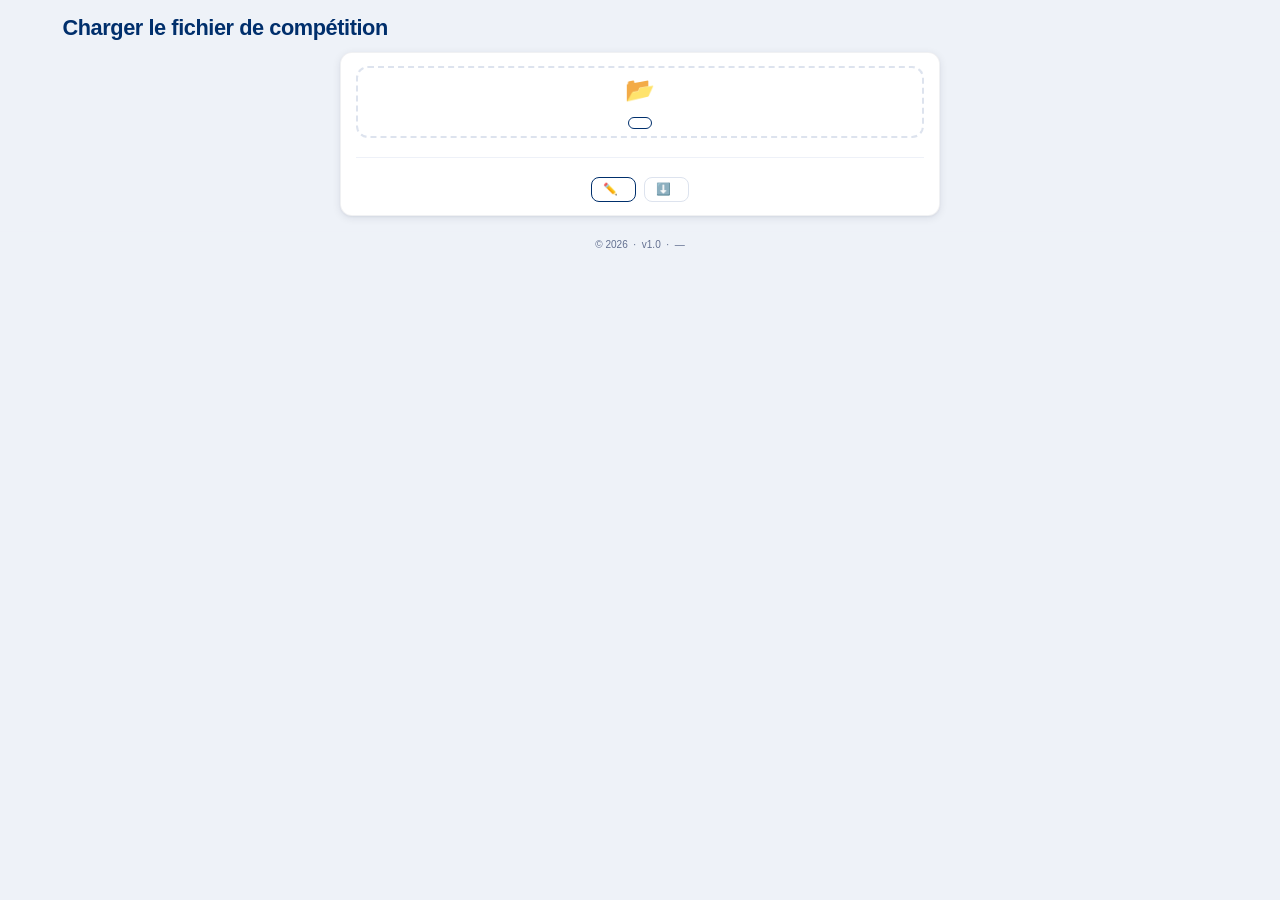
==== commit 71cab148: "fix: 4 audit corrections 1. index: config_cleared warning on re-upload (getState check before clearA" ====
--- a/lineup.html
+++ b/lineup.html
@@ -229,15 +229,12 @@
   `${compName ? `🏆 ${compName} &nbsp;·&nbsp; ` : ''}${COMP.match_type} &nbsp;·&nbsp;
    ${COMP.max_points} pts &nbsp;·&nbsp; ♀ ≥${COMP.min_women} &nbsp;·&nbsp; val ≤${COMP.max_valid}`;
 
-['A','B'].forEach(side => {
-  const comp = COMP;
-  document.getElementById(`msbLabelA-pts`).textContent   = `/ ${comp.max_points}pts`;
-  document.getElementById(`msbLabelA-women`).textContent = `♀ ≥${comp.min_women}`;
-  document.getElementById(`msbLabelA-valid`).textContent = `val ≤${comp.max_valid}`;
-  document.getElementById(`msbLabelB-pts`).textContent   = `/ ${comp.max_points}pts`;
-  document.getElementById(`msbLabelB-women`).textContent = `♀ ≥${comp.min_women}`;
-  document.getElementById(`msbLabelB-valid`).textContent = `val ≤${comp.max_valid}`;
-});
+document.getElementById('msbLabelA-pts').textContent   = `/ ${COMP.max_points}pts`;
+document.getElementById('msbLabelA-women').textContent = `♀ ≥${COMP.min_women}`;
+document.getElementById('msbLabelA-valid').textContent = `val ≤${COMP.max_valid}`;
+document.getElementById('msbLabelB-pts').textContent   = `/ ${COMP.max_points}pts`;
+document.getElementById('msbLabelB-women').textContent = `♀ ≥${COMP.min_women}`;
+document.getElementById('msbLabelB-valid').textContent = `val ≤${COMP.max_valid}`;
 
 // Team panel headers
 const hdrA = document.getElementById('headerA');
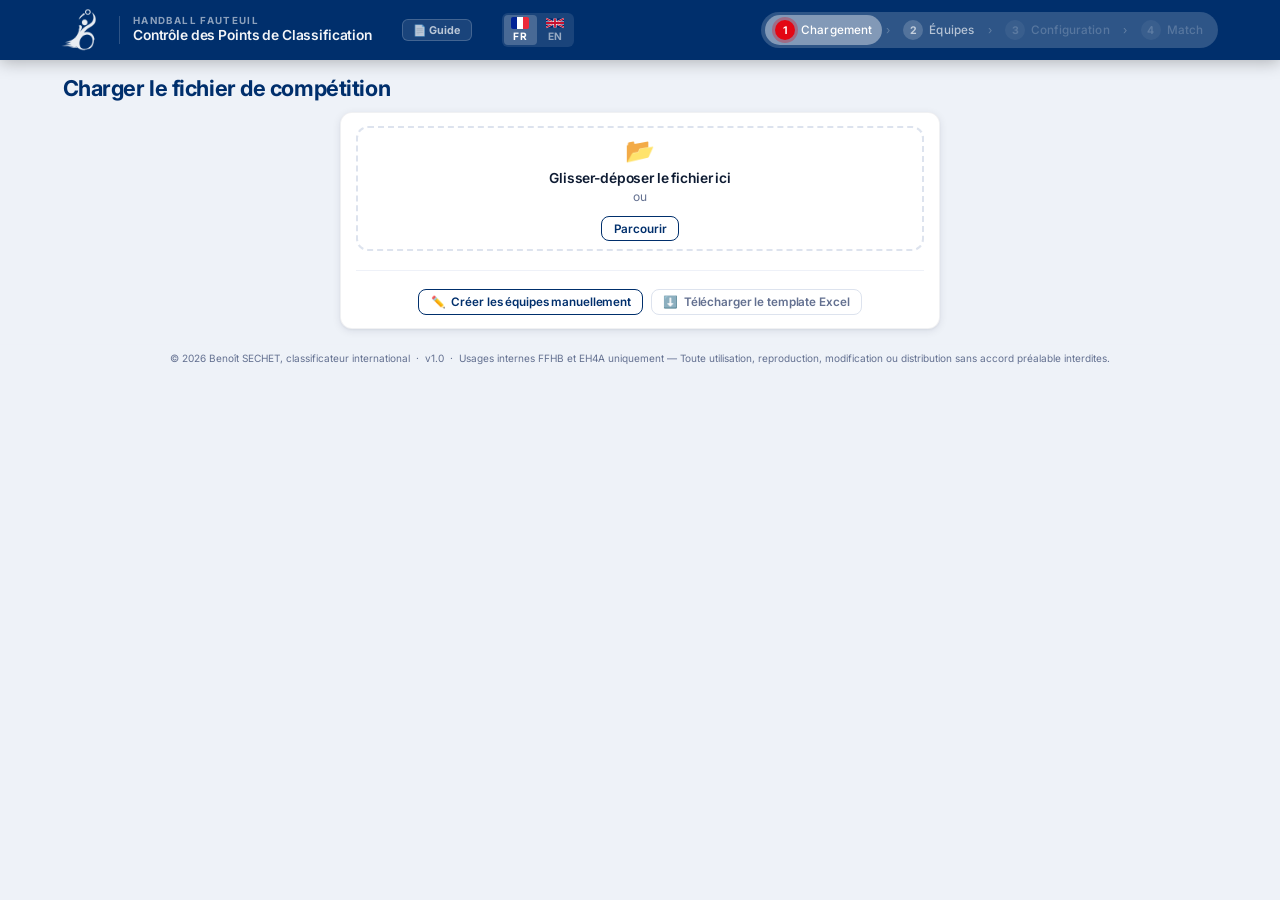
==== commit adcaaca4: "fix: full audit pass — critiques + i18n + qualité + accessibilité Critiques (C1-C4): - sw: date-base" ====
--- a/lineup.html
+++ b/lineup.html
@@ -9,6 +9,7 @@
   <link rel="preconnect" href="https://fonts.gstatic.com" crossorigin>
   <link href="https://fonts.googleapis.com/css2?family=Inter:wght@400;500;600;700;800&display=swap" rel="stylesheet">
   <link rel="stylesheet" href="./css/style.css">
+  <link rel="manifest" href="./manifest.json">
   <style>
     .app-main { padding: .75rem 1.25rem; }
     @media (max-width: 768px) { .app-main { padding: .4rem .5rem; } }
@@ -150,7 +151,7 @@
 import { loadTranslations, t } from './js/i18n.js';
 import { renderNav }           from './js/nav.js';
 import { getState, requireSetup } from './js/state.js';
-import { jerseyIconSvg, isLight } from './js/utils.js';
+import { jerseyIconSvg, isLight, escHtml } from './js/utils.js';
 
 await loadTranslations();
 if (!requireSetup()) throw new Error('redirect');
@@ -166,8 +167,8 @@
 const JCB = MATCH.team_b.jersey_color;
 const TCB = MATCH.team_b.text_color;
 
-const teamA = TEAMS.find(t => t.name === MATCH.team_a.name) || { name: MATCH.team_a.name, players: [] };
-const teamB = TEAMS.find(t => t.name === MATCH.team_b.name) || { name: MATCH.team_b.name, players: [] };
+const teamA = TEAMS.find(tm => tm.name === MATCH.team_a.name) || { name: MATCH.team_a.name, players: [] };
+const teamB = TEAMS.find(tm => tm.name === MATCH.team_b.name) || { name: MATCH.team_b.name, players: [] };
 
 const TEAM_A_PLAYERS = teamA.players;
 const TEAM_B_PLAYERS = teamB.players;
@@ -206,13 +207,13 @@
 const compName = COMP.competition_name || getState('competition_name') || '';
 
 document.getElementById('lineupTitle').innerHTML =
-  `<span style="color:${lightA ? '#1A2437' : JCA}">${MATCH.team_a.name}</span>
+  `<span style="color:${lightA ? '#1A2437' : JCA}">${escHtml(MATCH.team_a.name)}</span>
    <span class="vs-badge">VS</span>
-   <span style="color:${lightB ? '#1A2437' : JCB}">${MATCH.team_b.name}</span>`;
+   <span style="color:${lightB ? '#1A2437' : JCB}">${escHtml(MATCH.team_b.name)}</span>`;
 
 document.getElementById('lineupMeta').innerHTML =
-  `${compName ? `🏆 ${compName} &nbsp;·&nbsp; ` : ''}${COMP.match_type} &nbsp;·&nbsp;
-   ${t('lineup_point_limit')}: <strong>${COMP.max_points}</strong> pts
+  `${compName ? `🏆 ${escHtml(compName)} &nbsp;·&nbsp; ` : ''}${COMP.match_type} &nbsp;·&nbsp;
+   ${t('lineup_point_limit')}: <strong>${COMP.max_points}</strong> ${t('lineup_pts_unit')}
    &nbsp;·&nbsp; ${t('lineup_women_min')}: <strong>${COMP.min_women}</strong>
    &nbsp;·&nbsp; ${t('lineup_valid_max')}: <strong>${COMP.max_valid}</strong>`;
 
@@ -226,15 +227,18 @@
 document.getElementById('msbNameB').textContent = MATCH.team_b.name;
 document.getElementById('msbNameB').style.color = lightB ? 'var(--blue)' : JCB;
 document.getElementById('msbMatchInfo').innerHTML =
-  `${compName ? `🏆 ${compName} &nbsp;·&nbsp; ` : ''}${COMP.match_type} &nbsp;·&nbsp;
-   ${COMP.max_points} pts &nbsp;·&nbsp; ♀ ≥${COMP.min_women} &nbsp;·&nbsp; val ≤${COMP.max_valid}`;
-
-document.getElementById('msbLabelA-pts').textContent   = `/ ${COMP.max_points}pts`;
-document.getElementById('msbLabelA-women').textContent = `♀ ≥${COMP.min_women}`;
-document.getElementById('msbLabelA-valid').textContent = `val ≤${COMP.max_valid}`;
-document.getElementById('msbLabelB-pts').textContent   = `/ ${COMP.max_points}pts`;
-document.getElementById('msbLabelB-women').textContent = `♀ ≥${COMP.min_women}`;
-document.getElementById('msbLabelB-valid').textContent = `val ≤${COMP.max_valid}`;
+  `${compName ? `🏆 ${escHtml(compName)} &nbsp;·&nbsp; ` : ''}${COMP.match_type} &nbsp;·&nbsp;
+   ${COMP.max_points} ${t('lineup_pts_unit')} &nbsp;·&nbsp; ${t('lineup_msb_women')}${COMP.min_women} &nbsp;·&nbsp; ${t('lineup_msb_valid')}${COMP.max_valid}`;
+
+const ptsLbl   = `/ ${COMP.max_points}${t('lineup_pts_unit')}`;
+const womenLbl = `${t('lineup_msb_women')}${COMP.min_women}`;
+const validLbl = `${t('lineup_msb_valid')}${COMP.max_valid}`;
+document.getElementById('msbLabelA-pts').textContent   = ptsLbl;
+document.getElementById('msbLabelA-women').textContent = womenLbl;
+document.getElementById('msbLabelA-valid').textContent = validLbl;
+document.getElementById('msbLabelB-pts').textContent   = ptsLbl;
+document.getElementById('msbLabelB-women').textContent = womenLbl;
+document.getElementById('msbLabelB-valid').textContent = validLbl;
 
 // Team panel headers
 const hdrA = document.getElementById('headerA');
@@ -267,10 +271,13 @@
     row.id = `row${team}-${i}`;
     row.dataset.team = team; row.dataset.idx = i;
     row.dataset.class = p.player_class; row.dataset.gender = p.gender;
+    row.setAttribute('role', 'button');
+    row.setAttribute('tabindex', '0');
     row.onclick = () => togglePlayer(team, i);
+    row.onkeydown = e => { if (e.key === 'Enter' || e.key === ' ') { e.preventDefault(); togglePlayer(team, i); } };
     row.innerHTML = `
       <div class="player-jersey-sm" id="jersey${team}-${i}"></div>
-      <div class="player-name-sm">${p.surname}, ${p.first_name}</div>
+      <div class="player-name-sm">${escHtml(p.surname)}, ${escHtml(p.first_name)}</div>
       <div class="player-class-sm">
         ${p.gender === 'female' ? '<span class="female-badge">♀</span>' : ''}${p.player_class}
       </div>`;
@@ -340,7 +347,7 @@
     div.className = 'court-player';
     div.onclick = () => togglePlayer(team, i);
     div.innerHTML = jerseyIconSvg(p.shirt_number, jc, tc, 52, p.gender === 'female') +
-      `<div class="court-player-name">${p.surname}</div>`;
+      `<div class="court-player-name">${escHtml(p.surname)}</div>`;
     courtEl.appendChild(div);
   });
 
